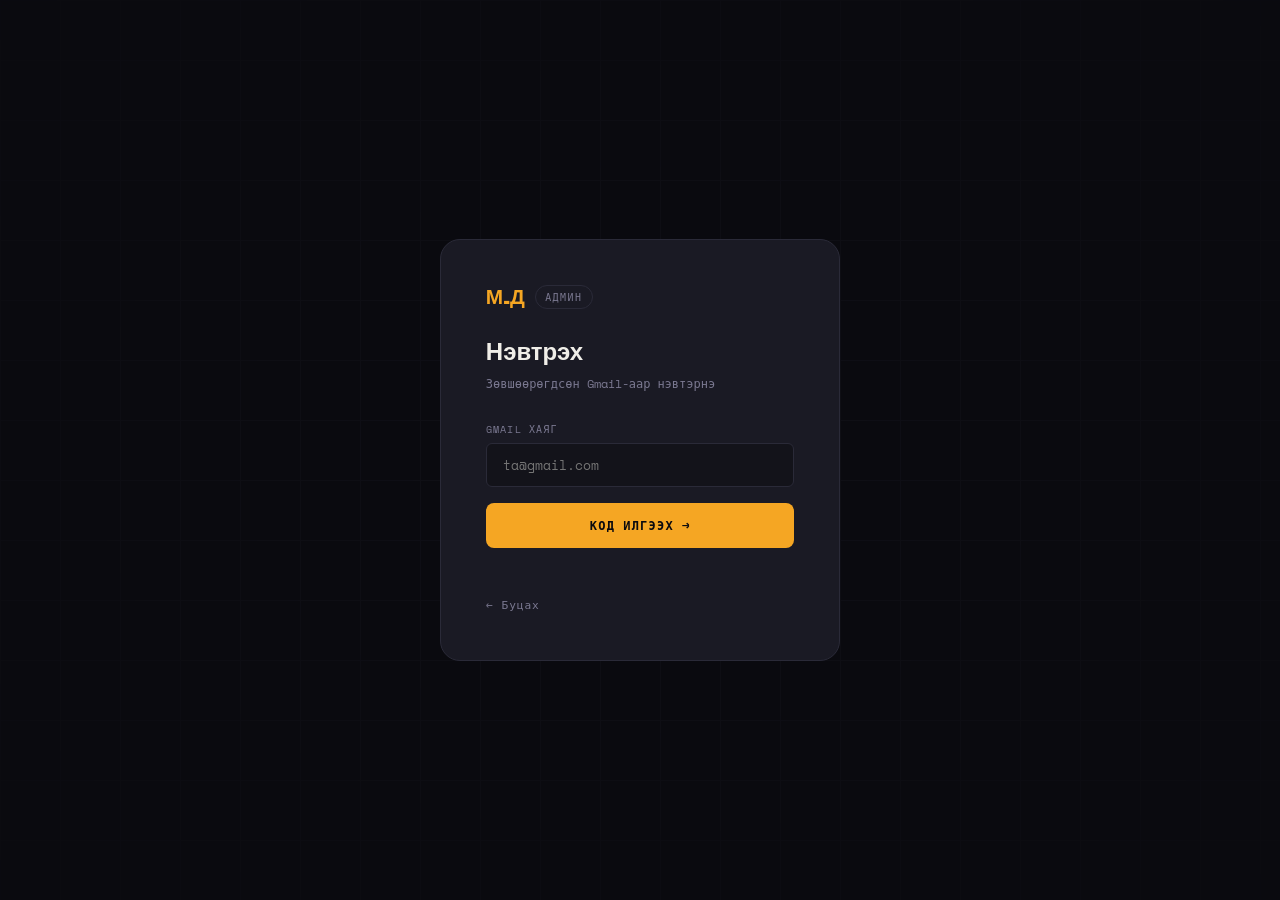
==== admin.html @ fd794f49 "sd" ====
<!DOCTYPE html>
<html lang="mn">
<head>
  <meta charset="UTF-8"/>
  <meta name="viewport" content="width=device-width, initial-scale=1.0"/>
  <title>Админ — Мөнхдөлгөөн</title>
  <link href="https://fonts.googleapis.com/css2?family=Syne:wght@400;700;800&family=Space+Mono:wght@400;700&display=swap" rel="stylesheet"/>
  <link rel="stylesheet" href="admin.css"/>
</head>
<body>

  <!-- ══ LOGIN SCREEN ══ -->
  <div id="loginScreen">
    <div class="login-box">
      <div class="login-logo">М.Д <span>Админ</span></div>

      <!-- Step 1: Gmail -->
      <div id="step1">
        <h2 class="login-title">Нэвтрэх</h2>
        <p class="login-sub">Зөвшөөрөгдсөн Gmail-аар нэвтэрнэ</p>
        <div class="form-group">
          <label class="form-label">Gmail хаяг</label>
          <input type="email" id="gmailInput" class="form-input" placeholder="ta@gmail.com"/>
        </div>
        <button class="btn-login" id="sendCodeBtn">Код илгээх →</button>
        <p class="login-error" id="gmailError"></p>
        <a href="index.html" class="back-link">← Буцах</a>
      </div>

      <!-- Step 2: Code -->
      <div id="step2" style="display:none">
        <h2 class="login-title">Код оруулах</h2>
        <p class="login-sub" id="codeSentMsg">Gmail-д 6 оронтой код илгээлээ</p>
        <div class="code-inputs" id="codeInputs">
          <input class="code-box" maxlength="1" type="text" inputmode="numeric"/>
          <input class="code-box" maxlength="1" type="text" inputmode="numeric"/>
          <input class="code-box" maxlength="1" type="text" inputmode="numeric"/>
          <input class="code-box" maxlength="1" type="text" inputmode="numeric"/>
          <input class="code-box" maxlength="1" type="text" inputmode="numeric"/>
          <input class="code-box" maxlength="1" type="text" inputmode="numeric"/>
        </div>
        <button class="btn-login" id="verifyCodeBtn" style="margin-top:1.5rem">Баталгаажуулах →</button>
        <p class="login-error" id="codeError"></p>
        <div style="margin-top:1rem;display:flex;justify-content:space-between">
          <button class="link-btn" id="resendBtn">Дахин илгээх</button>
          <button class="link-btn" id="backToStep1">← Буцах</button>
        </div>
      </div>

      <!-- Loading -->
      <div id="loginLoading" style="display:none;text-align:center;padding:2rem 0">
        <div class="spinner"></div>
        <p style="color:var(--muted);font-size:.78rem;margin-top:1rem">Шалгаж байна...</p>
      </div>
    </div>
  </div>

  <!-- ══ ADMIN PANEL ══ -->
  <div id="adminPanel" style="display:none">

    <aside class="sidebar">
      <div class="sidebar-logo">М.Д <span>Админ</span></div>
      <nav class="sidebar-nav">
        <a href="#" class="nav-item active" data-tab="dashboard"><span class="nav-icon">📊</span><span class="nav-text">Хяналтын самбар</span></a>
        <a href="#" class="nav-item" data-tab="visitors"><span class="nav-icon">👁</span><span class="nav-text">Үзэлтүүд</span></a>
        <a href="#" class="nav-item" data-tab="devices"><span class="nav-icon">📱</span><span class="nav-text">Төхөөрөмж</span></a>
        <a href="#" class="nav-item" data-tab="projects"><span class="nav-icon">🗂</span><span class="nav-text">Төслүүд</span></a>
        <a href="#" class="nav-item" data-tab="messages"><span class="nav-icon">✉️</span><span class="nav-text">Мессежүүд</span></a>
      </nav>
      <div class="sidebar-footer">
        <div class="admin-email-badge" id="adminEmailBadge"></div>
        <a href="index.html" class="sidebar-link">← Сайт руу буцах</a>
        <button class="btn-logout" id="logoutBtn">Гарах</button>
      </div>
    </aside>

    <main class="main-content">

      <!-- Dashboard -->
      <section id="tab-dashboard" class="tab active">
        <div class="page-header">
          <h1 class="page-title">Хяналтын самбар</h1>
          <p class="page-sub" id="dashGreet"></p>
        </div>
        <div class="stats-row" id="statsRow"></div>
        <div class="charts-grid">
          <div class="chart-card">
            <div class="chart-title">Сүүлийн 7 хоног (өдрөөр)</div>
            <div class="chart-wrap" id="dailyChart"></div>
          </div>
          <div class="chart-card">
            <div class="chart-title">Өнөөдөр цагаар</div>
            <div class="chart-wrap" id="hourlyChart"></div>
          </div>
        </div>
      </section>

      <!-- Visitors -->
      <section id="tab-visitors" class="tab">
        <div class="page-header">
          <h1 class="page-title">Үзэлтүүд</h1>
          <p class="page-sub">Сайтад орсон бүх зочдын бүртгэл (Firebase)</p>
        </div>
        <div class="table-card">
          <div class="table-header">
            <span>Огноо & Цаг</span>
            <span>Төхөөрөмж</span>
            <span>Browser</span>
          </div>
          <div id="visitorsList"><div class="empty-msg">Ачааллаж байна...</div></div>
        </div>
      </section>

      <!-- Devices -->
      <section id="tab-devices" class="tab">
        <div class="page-header">
          <h1 class="page-title">Төхөөрөмж</h1>
          <p class="page-sub">Ямар төхөөрөмжөөр орж үзсэн</p>
        </div>
        <div class="device-grid" id="deviceGrid"></div>
        <div class="chart-card" style="margin-top:2rem">
          <div class="chart-title">Төхөөрөмжийн харьцаа</div>
          <div id="deviceBars"></div>
        </div>
      </section>

      <!-- Projects -->
      <section id="tab-projects" class="tab">
        <div class="page-header">
          <h1 class="page-title">Төслүүд</h1>
          <p class="page-sub">Нэмэх, засах, устгах — Firebase-д хадгалагдана</p>
        </div>
        <button class="btn-add" id="openAddProject">+ Шинэ төсөл нэмэх</button>
        <div id="projectsList" style="margin-top:1.5rem">
          <div class="empty-msg">Ачааллаж байна...</div>
        </div>
      </section>

      <!-- Messages -->
      <section id="tab-messages" class="tab">
        <div class="page-header">
          <h1 class="page-title">Мессежүүд</h1>
          <p class="page-sub">Холбоо барих хэсгээс ирсэн мессежүүд</p>
        </div>
        <div id="messagesList"><div class="empty-msg">Ачааллаж байна...</div></div>
      </section>

    </main>
  </div>

  <!-- Add/Edit Project Modal -->
  <div id="projectFormModal" class="modal-overlay">
    <div class="modal-box">
      <button class="modal-close" id="closeProjectForm">✕</button>
      <h3 class="modal-title" id="projectFormTitle">Шинэ төсөл нэмэх</h3>
      <input type="hidden" id="editProjectId"/>
      <div class="form-group">
        <label class="form-label">Төслийн нэр</label>
        <input class="form-input" id="pTitle" placeholder="Жишээ: E-commerce сайт"/>
      </div>
      <div class="form-group">
        <label class="form-label">Тайлбар</label>
        <textarea class="form-input form-textarea" id="pDesc" rows="3" placeholder="Төслийн товч тайлбар..."></textarea>
      </div>
      <div class="form-row">
        <div class="form-group" style="flex:1">
          <label class="form-label">Emoji дүрс</label>
          <input class="form-input" id="pEmoji" placeholder="🚀" maxlength="2"/>
        </div>
        <div class="form-group" style="flex:1">
          <label class="form-label">Акцент өнгө</label>
          <input class="form-input" id="pColor" type="color" value="#f5a623" style="height:44px;padding:.3rem;cursor:pointer"/>
        </div>
        <div class="form-group" style="flex:1">
          <label class="form-label">Дараалал</label>
          <input class="form-input" id="pOrder" type="number" placeholder="0" min="0"/>
        </div>
      </div>
      <div class="form-group">
        <label class="form-label">Технологиуд (таслалаар)</label>
        <input class="form-input" id="pTags" placeholder="HTML, CSS, JavaScript"/>
      </div>
      <div class="form-group">
        <label class="form-label">Боломжууд (мөр тус бүрд)</label>
        <textarea class="form-input form-textarea" id="pFeatures" rows="3" placeholder="Хэрэглэгч бүртгэл&#10;Хайлт&#10;Мобайл дизайн"></textarea>
      </div>
      <div class="form-row">
        <div class="form-group" style="flex:1">
          <label class="form-label">Demo холбоос</label>
          <input class="form-input" id="pDemo" placeholder="https://"/>
        </div>
        <div class="form-group" style="flex:1">
          <label class="form-label">GitHub холбоос</label>
          <input class="form-input" id="pCode" placeholder="https://github.com/"/>
        </div>
      </div>
      <button class="btn-login" id="saveProjectBtn">Хадгалах →</button>
      <p class="form-save-msg" id="saveMsg"></p>
    </div>
  </div>

  <!-- Confirm delete -->
  <div id="confirmModal" class="modal-overlay">
    <div class="modal-box" style="max-width:360px;text-align:center">
      <div style="font-size:3rem;margin-bottom:1rem">🗑</div>
      <h3 class="modal-title" style="font-size:1.3rem">Устгах уу?</h3>
      <p style="color:var(--muted);font-size:.8rem;margin-bottom:1.5rem">Энэ үйлдлийг буцаах боломжгүй.</p>
      <div style="display:flex;gap:1rem">
        <button class="btn-login" id="confirmDelete" style="background:var(--accent2)">Тийм, устга</button>
        <button class="btn-login" id="cancelDelete" style="background:var(--border);color:var(--text)">Болих</button>
      </div>
    </div>
  </div>

  <script src="admin.js"></script>
</body>
</html>
---- admin.css ----
:root {
  --bg: #0a0a0f;
  --surface: #13131a;
  --card: #1a1a24;
  --accent: #f5a623;
  --accent2: #e05a5a;
  --accent3: #5ab4e0;
  --text: #f0eee8;
  --muted: #7a7890;
  --border: #2a2a38;
  --sidebar-w: 240px;
}
*, *::before, *::after { box-sizing: border-box; margin: 0; padding: 0; }
html { scroll-behavior: smooth; }
body { background: var(--bg); color: var(--text); font-family: 'Space Mono', monospace; min-height: 100vh; }
::-webkit-scrollbar { width: 4px; } ::-webkit-scrollbar-track { background: var(--bg); } ::-webkit-scrollbar-thumb { background: var(--border); border-radius: 2px; }
@keyframes fadeUp { from{opacity:0;transform:translateY(20px)} to{opacity:1;transform:translateY(0)} }

/* ── LOGIN ── */
#loginScreen { min-height: 100vh; display: flex; align-items: center; justify-content: center; position: relative; overflow: hidden; }
#loginScreen::before { content:''; position:absolute; inset:0; background-image:linear-gradient(var(--border) 1px,transparent 1px),linear-gradient(90deg,var(--border) 1px,transparent 1px); background-size:60px 60px; opacity:.2; mask-image:radial-gradient(ellipse 80% 80% at 50% 50%,black,transparent); }
.login-box { background: var(--card); border: 1px solid var(--border); border-radius: 20px; padding: 2.8rem; width: 90%; max-width: 400px; position: relative; z-index: 1; animation: fadeUp .5s ease forwards; }
.login-logo { font-family: 'Syne', sans-serif; font-weight: 800; font-size: 1.3rem; color: var(--accent); margin-bottom: 1.8rem; display: flex; align-items: center; gap: .6rem; }
.login-logo span { font-family: 'Space Mono', monospace; font-size: .62rem; color: var(--muted); letter-spacing: .15em; text-transform: uppercase; font-weight: 400; border: 1px solid var(--border); padding: .2rem .6rem; border-radius: 100px; }
.login-title { font-family: 'Syne', sans-serif; font-weight: 800; font-size: 1.5rem; margin-bottom: .4rem; }
.login-sub { font-size: .75rem; color: var(--muted); margin-bottom: 1.8rem; line-height: 1.6; }
.login-error { color: var(--accent2); font-size: .72rem; margin-top: .8rem; min-height: 1rem; }
.back-link { display: inline-block; margin-top: 1.2rem; font-size: .7rem; color: var(--muted); text-decoration: none; letter-spacing: .08em; transition: color .2s; }
.back-link:hover { color: var(--accent); }
.link-btn { background: none; border: none; color: var(--muted); font-family: 'Space Mono', monospace; font-size: .68rem; cursor: pointer; letter-spacing: .06em; transition: color .2s; text-decoration: underline; }
.link-btn:hover { color: var(--accent); }

/* Code input boxes */
.code-inputs { display: flex; gap: .6rem; justify-content: center; margin-top: .5rem; }
.code-box { width: 44px; height: 52px; text-align: center; font-family: 'Syne', sans-serif; font-size: 1.4rem; font-weight: 700; background: var(--surface); border: 1px solid var(--border); border-radius: 8px; color: var(--accent); outline: none; transition: border-color .2s; }
.code-box:focus { border-color: var(--accent); box-shadow: 0 0 0 2px rgba(245,166,35,.15); }

/* Spinner */
.spinner { width: 36px; height: 36px; border: 3px solid var(--border); border-top-color: var(--accent); border-radius: 50%; animation: spin .8s linear infinite; margin: 0 auto; }
@keyframes spin { to { transform: rotate(360deg); } }

/* Shared form */
.form-group { margin-bottom: 1rem; }
.form-label { font-size: .62rem; letter-spacing: .12em; text-transform: uppercase; color: var(--muted); display: block; margin-bottom: .4rem; }
.form-input, .form-textarea { width: 100%; background: var(--surface); border: 1px solid var(--border); border-radius: 6px; padding: .72rem 1rem; color: var(--text); font-family: 'Space Mono', monospace; font-size: .8rem; outline: none; transition: border-color .2s; }
.form-input:focus, .form-textarea:focus { border-color: var(--accent); }
.form-textarea { resize: vertical; }
.form-row { display: flex; gap: 1rem; }
.btn-login { width: 100%; background: var(--accent); color: #0a0a0f; border: none; border-radius: 8px; padding: .88rem; font-family: 'Space Mono', monospace; font-size: .75rem; font-weight: 700; letter-spacing: .1em; text-transform: uppercase; cursor: pointer; transition: background .2s, transform .2s; }
.btn-login:hover { background: #ffba44; transform: translateY(-1px); }
.btn-login:disabled { opacity: .5; cursor: not-allowed; transform: none; }
.form-save-msg { font-size: .72rem; color: var(--accent); margin-top: .8rem; min-height: 1rem; }

/* ── ADMIN LAYOUT ── */
#adminPanel { display: flex; min-height: 100vh; }
.sidebar { width: var(--sidebar-w); background: var(--surface); border-right: 1px solid var(--border); display: flex; flex-direction: column; position: fixed; top: 0; left: 0; bottom: 0; z-index: 100; }
.sidebar-logo { font-family: 'Syne', sans-serif; font-weight: 800; font-size: 1rem; color: var(--accent); padding: 1.8rem 1.5rem 1.2rem; border-bottom: 1px solid var(--border); display: flex; align-items: center; gap: .6rem; }
.sidebar-logo span { font-family: 'Space Mono', monospace; font-size: .58rem; color: var(--muted); letter-spacing: .15em; text-transform: uppercase; font-weight: 400; }
.sidebar-nav { flex: 1; padding: 1rem 0; overflow-y: auto; }
.nav-item { display: flex; align-items: center; gap: .8rem; padding: .75rem 1.5rem; font-size: .7rem; letter-spacing: .06em; color: var(--muted); text-decoration: none; text-transform: uppercase; transition: all .2s; border-left: 2px solid transparent; }
.nav-item:hover { color: var(--text); background: rgba(255,255,255,.03); }
.nav-item.active { color: var(--accent); border-left-color: var(--accent); background: rgba(245,166,35,.06); }
.nav-icon { font-size: 1rem; flex-shrink: 0; }
.sidebar-footer { padding: 1.2rem 1.5rem; border-top: 1px solid var(--border); display: flex; flex-direction: column; gap: .8rem; }
.admin-email-badge { font-size: .65rem; color: var(--muted); letter-spacing: .04em; word-break: break-all; }
.sidebar-link { font-size: .68rem; color: var(--muted); text-decoration: none; letter-spacing: .06em; transition: color .2s; }
.sidebar-link:hover { color: var(--accent); }
.btn-logout { background: none; border: 1px solid var(--border); color: var(--muted); border-radius: 6px; padding: .5rem; font-family: 'Space Mono', monospace; font-size: .68rem; letter-spacing: .06em; cursor: pointer; transition: all .2s; }
.btn-logout:hover { border-color: var(--accent2); color: var(--accent2); }

.main-content { margin-left: var(--sidebar-w); flex: 1; padding: 2.5rem; overflow-y: auto; }
.tab { display: none; animation: fadeUp .3s ease; }
.tab.active { display: block; }
.page-header { margin-bottom: 2rem; }
.page-title { font-family: 'Syne', sans-serif; font-weight: 800; font-size: 1.8rem; margin-bottom: .4rem; }
.page-sub { font-size: .74rem; color: var(--muted); }

/* Stats */
.stats-row { display: grid; grid-template-columns: repeat(auto-fit, minmax(170px, 1fr)); gap: 1.2rem; margin-bottom: 2rem; }
.stat-card { background: var(--card); border: 1px solid var(--border); border-radius: 10px; padding: 1.4rem 1.5rem; transition: border-color .3s; }
.stat-card:hover { border-color: var(--accent); }
.stat-icon { font-size: 1.4rem; margin-bottom: .6rem; }
.stat-value { font-family: 'Syne', sans-serif; font-size: 2rem; font-weight: 800; color: var(--accent); line-height: 1; }
.stat-label { font-size: .62rem; color: var(--muted); margin-top: .3rem; letter-spacing: .1em; text-transform: uppercase; }

/* Charts */
.charts-grid { display: grid; grid-template-columns: 1fr 1fr; gap: 1.5rem; }
.chart-card { background: var(--card); border: 1px solid var(--border); border-radius: 10px; padding: 1.5rem; }
.chart-title { font-size: .68rem; letter-spacing: .12em; text-transform: uppercase; color: var(--muted); margin-bottom: 1.2rem; }
.chart-wrap { display: flex; align-items: flex-end; gap: 5px; height: 120px; }
.bar-col { display: flex; flex-direction: column; align-items: center; gap: .3rem; flex: 1; min-width: 0; }
.bar-fill { width: 100%; background: var(--accent); border-radius: 3px 3px 0 0; min-height: 2px; }
.bar-fill.blue { background: var(--accent3); }
.bar-label { font-size: .48rem; color: var(--muted); text-align: center; white-space: nowrap; overflow: hidden; text-overflow: ellipsis; width: 100%; }
.bar-val { font-size: .52rem; color: var(--accent); }

/* Visitors */
.table-card { background: var(--card); border: 1px solid var(--border); border-radius: 10px; overflow: hidden; }
.table-header { display: grid; grid-template-columns: 2fr 1fr 1fr; gap: 1rem; padding: .85rem 1.2rem; background: var(--surface); font-size: .6rem; letter-spacing: .12em; text-transform: uppercase; color: var(--muted); border-bottom: 1px solid var(--border); }
.table-row { display: grid; grid-template-columns: 2fr 1fr 1fr; gap: 1rem; padding: .8rem 1.2rem; border-bottom: 1px solid var(--border); font-size: .72rem; align-items: center; transition: background .2s; }
.table-row:last-child { border-bottom: none; }
.table-row:hover { background: rgba(255,255,255,.02); }
.device-badge { display: inline-flex; align-items: center; gap: .3rem; padding: .2rem .6rem; border-radius: 100px; font-size: .6rem; }
.badge-desktop { background: rgba(91,180,224,.15); color: var(--accent3); }
.badge-mobile  { background: rgba(245,166,35,.15); color: var(--accent); }
.badge-tablet  { background: rgba(80,200,120,.15); color: #50c878; }
.time-cell { color: var(--muted); font-size: .66rem; }
.empty-msg { padding: 3rem; text-align: center; color: var(--muted); font-size: .8rem; }

/* Devices */
.device-grid { display: grid; grid-template-columns: repeat(3,1fr); gap: 1.2rem; }
.device-card { background: var(--card); border: 1px solid var(--border); border-radius: 10px; padding: 1.5rem; text-align: center; transition: border-color .3s; }
.device-card:hover { border-color: var(--accent); }
.device-emoji { font-size: 2.5rem; margin-bottom: .8rem; }
.device-count { font-family: 'Syne', sans-serif; font-size: 2rem; font-weight: 800; color: var(--accent); }
.device-name  { font-size: .68rem; color: var(--muted); letter-spacing: .1em; text-transform: uppercase; margin-top: .3rem; }
.device-pct   { font-size: .65rem; color: var(--muted); margin-top: .2rem; }
.device-bar-row { display: flex; align-items: center; gap: 1rem; margin-bottom: 1rem; }
.device-bar-label { font-size: .72rem; color: var(--text); min-width: 72px; }
.device-bar-track { flex: 1; height: 8px; background: var(--surface); border-radius: 100px; overflow: hidden; }
.device-bar-fill  { height: 100%; border-radius: 100px; transition: width .7s ease; }
.device-bar-num   { font-size: .7rem; color: var(--muted); min-width: 28px; text-align: right; }

/* Projects admin */
.btn-add { display: inline-flex; align-items: center; gap: .5rem; background: var(--accent); color: #0a0a0f; border: none; border-radius: 6px; padding: .75rem 1.4rem; font-family: 'Space Mono', monospace; font-size: .73rem; font-weight: 700; letter-spacing: .08em; cursor: pointer; transition: background .2s, transform .2s; }
.btn-add:hover { background: #ffba44; transform: translateY(-1px); }
.proj-admin-card { background: var(--card); border: 1px solid var(--border); border-radius: 10px; padding: 1.4rem; display: flex; align-items: center; gap: 1.2rem; margin-bottom: 1rem; transition: border-color .25s; }
.proj-admin-card:hover { border-color: var(--border); }
.proj-admin-emoji { font-size: 2.4rem; flex-shrink: 0; }
.proj-admin-info  { flex: 1; min-width: 0; }
.proj-admin-title { font-family: 'Syne', sans-serif; font-weight: 700; font-size: .98rem; margin-bottom: .3rem; display: flex; align-items: center; gap: .6rem; flex-wrap: wrap; }
.proj-admin-desc  { font-size: .72rem; color: var(--muted); line-height: 1.7; white-space: nowrap; overflow: hidden; text-overflow: ellipsis; }
.proj-admin-tags  { display: flex; flex-wrap: wrap; gap: .4rem; margin-top: .6rem; }
.proj-admin-tag   { font-size: .58rem; padding: .2rem .5rem; background: rgba(245,166,35,.1); color: var(--accent); border-radius: 3px; }
.proj-admin-actions { display: flex; gap: .6rem; flex-shrink: 0; }
.btn-edit { background: none; border: 1px solid var(--border); color: var(--text); border-radius: 5px; padding: .42rem .85rem; font-family: 'Space Mono', monospace; font-size: .62rem; cursor: pointer; transition: all .2s; }
.btn-edit:hover { border-color: var(--accent); color: var(--accent); }
.btn-del  { background: none; border: 1px solid var(--border); color: var(--muted); border-radius: 5px; padding: .42rem .85rem; font-family: 'Space Mono', monospace; font-size: .62rem; cursor: pointer; transition: all .2s; }
.btn-del:hover  { border-color: var(--accent2); color: var(--accent2); }

/* Messages */
.msg-card { background: var(--card); border: 1px solid var(--border); border-radius: 10px; padding: 1.4rem; margin-bottom: 1rem; transition: border-color .25s; }
.msg-card:hover { border-color: var(--accent); }
.msg-header { display: flex; justify-content: space-between; align-items: center; margin-bottom: .7rem; flex-wrap: wrap; gap: .4rem; }
.msg-name  { font-family: 'Syne', sans-serif; font-weight: 700; font-size: .95rem; }
.msg-email { font-size: .68rem; color: var(--accent); }
.msg-time  { font-size: .62rem; color: var(--muted); }
.msg-body  { font-size: .78rem; color: var(--muted); line-height: 1.8; }

/* Modal */
.modal-overlay { display: none; position: fixed; inset: 0; z-index: 2000; background: rgba(10,10,15,.92); backdrop-filter: blur(8px); align-items: center; justify-content: center; padding: 1rem; }
.modal-box { background: var(--card); border: 1px solid var(--border); border-radius: 16px; padding: 2.2rem; width: 90%; max-width: 520px; position: relative; animation: fadeUp .3s ease forwards; max-height: 90vh; overflow-y: auto; }
.modal-close { position: absolute; top: 1.2rem; right: 1.2rem; background: none; border: none; color: var(--muted); font-size: 1.4rem; cursor: pointer; line-height: 1; transition: color .2s; }
.modal-close:hover { color: var(--accent); }
.modal-title { font-family: 'Syne', sans-serif; font-size: 1.4rem; font-weight: 800; margin-bottom: 1.5rem; }

/* Responsive */
@media(max-width:900px) {
  :root { --sidebar-w: 64px; }
  .sidebar-logo span, .nav-text, .sidebar-footer { display: none; }
  .sidebar-logo { justify-content: center; padding: 1.2rem .5rem; }
  .nav-item { justify-content: center; padding: .85rem; border-left: none; border-bottom: 2px solid transparent; }
  .nav-item.active { border-left: none; border-bottom-color: var(--accent); }
  .nav-icon { font-size: 1.3rem; }
  .main-content { padding: 1.5rem; }
  .charts-grid { grid-template-columns: 1fr; }
  .device-grid  { grid-template-columns: 1fr 1fr; }
}
@media(max-width:600px) {
  .stats-row { grid-template-columns: 1fr 1fr; }
  .table-header span:last-child, .table-row span:last-child { display: none; }
  .table-header, .table-row { grid-template-columns: 2fr 1fr; }
  .proj-admin-card { flex-direction: column; align-items: flex-start; }
  .form-row { flex-direction: column; }
}
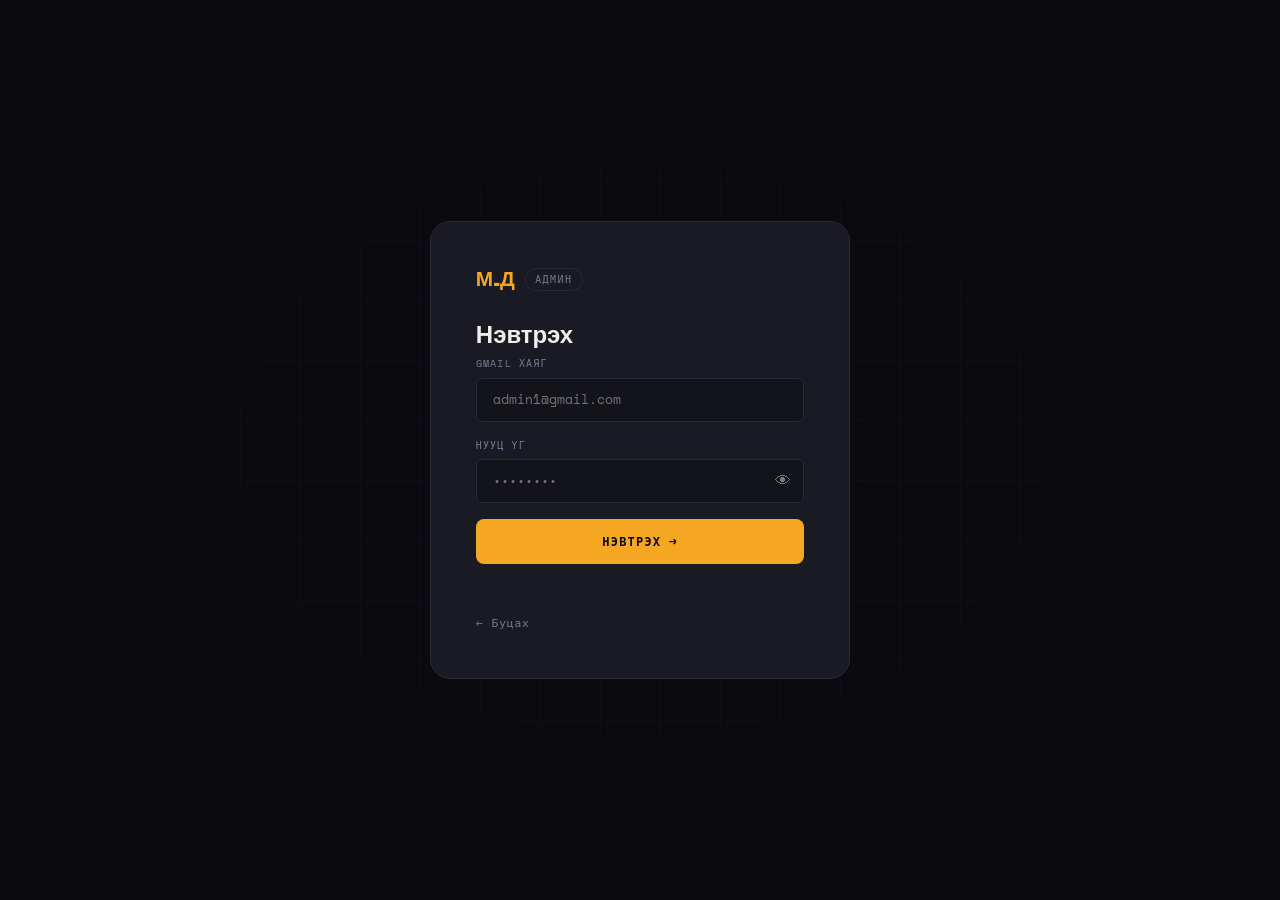
==== commit 2693d1cf: "update" ====
--- a/admin.html
+++ b/admin.html
@@ -9,53 +9,31 @@
 </head>
 <body>
 
-  <!-- ══ LOGIN SCREEN ══ -->
+  <!-- ══ НЭВТРЭХ ══ -->
   <div id="loginScreen">
     <div class="login-box">
       <div class="login-logo">М.Д <span>Админ</span></div>
-
-      <!-- Step 1: Gmail -->
-      <div id="step1">
-        <h2 class="login-title">Нэвтрэх</h2>
-        <p class="login-sub">Зөвшөөрөгдсөн Gmail-аар нэвтэрнэ</p>
-        <div class="form-group">
-          <label class="form-label">Gmail хаяг</label>
-          <input type="email" id="gmailInput" class="form-input" placeholder="ta@gmail.com"/>
-        </div>
-        <button class="btn-login" id="sendCodeBtn">Код илгээх →</button>
-        <p class="login-error" id="gmailError"></p>
-        <a href="index.html" class="back-link">← Буцах</a>
-      </div>
-
-      <!-- Step 2: Code -->
-      <div id="step2" style="display:none">
-        <h2 class="login-title">Код оруулах</h2>
-        <p class="login-sub" id="codeSentMsg">Gmail-д 6 оронтой код илгээлээ</p>
-        <div class="code-inputs" id="codeInputs">
-          <input class="code-box" maxlength="1" type="text" inputmode="numeric"/>
-          <input class="code-box" maxlength="1" type="text" inputmode="numeric"/>
-          <input class="code-box" maxlength="1" type="text" inputmode="numeric"/>
-          <input class="code-box" maxlength="1" type="text" inputmode="numeric"/>
-          <input class="code-box" maxlength="1" type="text" inputmode="numeric"/>
-          <input class="code-box" maxlength="1" type="text" inputmode="numeric"/>
-        </div>
-        <button class="btn-login" id="verifyCodeBtn" style="margin-top:1.5rem">Баталгаажуулах →</button>
-        <p class="login-error" id="codeError"></p>
-        <div style="margin-top:1rem;display:flex;justify-content:space-between">
-          <button class="link-btn" id="resendBtn">Дахин илгээх</button>
-          <button class="link-btn" id="backToStep1">← Буцах</button>
-        </div>
-      </div>
-
-      <!-- Loading -->
-      <div id="loginLoading" style="display:none;text-align:center;padding:2rem 0">
-        <div class="spinner"></div>
-        <p style="color:var(--muted);font-size:.78rem;margin-top:1rem">Шалгаж байна...</p>
-      </div>
+      <h2 class="login-title">Нэвтрэх</h2>
+
+      <div class="form-group">
+        <label class="form-label">Gmail хаяг</label>
+        <input type="email" id="emailInput" class="form-input" placeholder="admin1@gmail.com"/>
+      </div>
+      <div class="form-group">
+        <label class="form-label">Нууц үг</label>
+        <div style="position:relative">
+          <input type="password" id="passInput" class="form-input" placeholder="••••••••" style="padding-right:3rem"/>
+          <button id="togglePass" style="position:absolute;right:.8rem;top:50%;transform:translateY(-50%);background:none;border:none;color:var(--muted);cursor:pointer;font-size:1rem;line-height:1">👁</button>
+        </div>
+      </div>
+
+      <button class="btn-login" id="loginBtn">Нэвтрэх →</button>
+      <p class="login-error" id="loginError"></p>
+      <a href="index.html" class="back-link">← Буцах</a>
     </div>
   </div>
 
-  <!-- ══ ADMIN PANEL ══ -->
+  <!-- ══ АДМИН ХЭСЭГ ══ -->
   <div id="adminPanel" style="display:none">
 
     <aside class="sidebar">
@@ -85,7 +63,7 @@
         <div class="stats-row" id="statsRow"></div>
         <div class="charts-grid">
           <div class="chart-card">
-            <div class="chart-title">Сүүлийн 7 хоног (өдрөөр)</div>
+            <div class="chart-title">Сүүлийн 7 хоног</div>
             <div class="chart-wrap" id="dailyChart"></div>
           </div>
           <div class="chart-card">
@@ -99,7 +77,7 @@
       <section id="tab-visitors" class="tab">
         <div class="page-header">
           <h1 class="page-title">Үзэлтүүд</h1>
-          <p class="page-sub">Сайтад орсон бүх зочдын бүртгэл (Firebase)</p>
+          <p class="page-sub">Сайтад орсон бүх зочдын бүртгэл</p>
         </div>
         <div class="table-card">
           <div class="table-header">
@@ -109,6 +87,7 @@
           </div>
           <div id="visitorsList"><div class="empty-msg">Ачааллаж байна...</div></div>
         </div>
+        <button class="btn-danger" id="clearVisits" style="margin-top:1.2rem">🗑 Бүртгэл цэвэрлэх</button>
       </section>
 
       <!-- Devices -->
@@ -128,12 +107,10 @@
       <section id="tab-projects" class="tab">
         <div class="page-header">
           <h1 class="page-title">Төслүүд</h1>
-          <p class="page-sub">Нэмэх, засах, устгах — Firebase-д хадгалагдана</p>
+          <p class="page-sub">Нэмэх, засах, устгах</p>
         </div>
         <button class="btn-add" id="openAddProject">+ Шинэ төсөл нэмэх</button>
-        <div id="projectsList" style="margin-top:1.5rem">
-          <div class="empty-msg">Ачааллаж байна...</div>
-        </div>
+        <div id="projectsList" style="margin-top:1.5rem"></div>
       </section>
 
       <!-- Messages -->
@@ -142,13 +119,13 @@
           <h1 class="page-title">Мессежүүд</h1>
           <p class="page-sub">Холбоо барих хэсгээс ирсэн мессежүүд</p>
         </div>
-        <div id="messagesList"><div class="empty-msg">Ачааллаж байна...</div></div>
+        <div id="messagesList"></div>
       </section>
 
     </main>
   </div>
 
-  <!-- Add/Edit Project Modal -->
+  <!-- Project Form Modal -->
   <div id="projectFormModal" class="modal-overlay">
     <div class="modal-box">
       <button class="modal-close" id="closeProjectForm">✕</button>
@@ -164,11 +141,11 @@
       </div>
       <div class="form-row">
         <div class="form-group" style="flex:1">
-          <label class="form-label">Emoji дүрс</label>
+          <label class="form-label">Emoji</label>
           <input class="form-input" id="pEmoji" placeholder="🚀" maxlength="2"/>
         </div>
         <div class="form-group" style="flex:1">
-          <label class="form-label">Акцент өнгө</label>
+          <label class="form-label">Өнгө</label>
           <input class="form-input" id="pColor" type="color" value="#f5a623" style="height:44px;padding:.3rem;cursor:pointer"/>
         </div>
         <div class="form-group" style="flex:1">
@@ -194,6 +171,22 @@
           <input class="form-input" id="pCode" placeholder="https://github.com/"/>
         </div>
       </div>
+
+      <!-- Image upload -->
+      <div class="form-group">
+        <label class="form-label">Төслийн зурагнууд (хамгийн ихдээ 5)</label>
+        <div class="img-upload-area" id="imgUploadArea">
+          <div class="img-upload-placeholder" id="imgPlaceholder">
+            <div style="font-size:2rem;margin-bottom:.5rem">📷</div>
+            <div style="font-size:.72rem;color:var(--muted)">Зурагнуудаа энд чирж тавих эсвэл товчийг дарна уу</div>
+          </div>
+          <input type="file" id="imgFileInput" accept="image/*" multiple style="display:none"/>
+          <button type="button" class="btn-upload" onclick="document.getElementById('imgFileInput').click()">+ Зураг нэмэх</button>
+        </div>
+        <div class="img-preview-row" id="imgPreviewRow"></div>
+        <input type="hidden" id="pImages" value="[]"/>
+      </div>
+
       <button class="btn-login" id="saveProjectBtn">Хадгалах →</button>
       <p class="form-save-msg" id="saveMsg"></p>
     </div>
--- a/admin.css
+++ b/admin.css
@@ -1,175 +1,166 @@
-:root {
-  --bg: #0a0a0f;
-  --surface: #13131a;
-  --card: #1a1a24;
-  --accent: #f5a623;
-  --accent2: #e05a5a;
-  --accent3: #5ab4e0;
-  --text: #f0eee8;
-  --muted: #7a7890;
-  --border: #2a2a38;
-  --sidebar-w: 240px;
-}
-*, *::before, *::after { box-sizing: border-box; margin: 0; padding: 0; }
-html { scroll-behavior: smooth; }
-body { background: var(--bg); color: var(--text); font-family: 'Space Mono', monospace; min-height: 100vh; }
-::-webkit-scrollbar { width: 4px; } ::-webkit-scrollbar-track { background: var(--bg); } ::-webkit-scrollbar-thumb { background: var(--border); border-radius: 2px; }
-@keyframes fadeUp { from{opacity:0;transform:translateY(20px)} to{opacity:1;transform:translateY(0)} }
+:root{--bg:#0a0a0f;--surface:#13131a;--card:#1a1a24;--accent:#f5a623;--accent2:#e05a5a;--accent3:#5ab4e0;--text:#f0eee8;--muted:#7a7890;--border:#2a2a38;--sidebar-w:240px;}
+*,*::before,*::after{box-sizing:border-box;margin:0;padding:0;}
+body{background:var(--bg);color:var(--text);font-family:'Space Mono',monospace;min-height:100vh;}
+::-webkit-scrollbar{width:4px}::-webkit-scrollbar-track{background:var(--bg)}::-webkit-scrollbar-thumb{background:var(--border);border-radius:2px}
+@keyframes fadeUp{from{opacity:0;transform:translateY(20px)}to{opacity:1;transform:translateY(0)}}
 
-/* ── LOGIN ── */
-#loginScreen { min-height: 100vh; display: flex; align-items: center; justify-content: center; position: relative; overflow: hidden; }
-#loginScreen::before { content:''; position:absolute; inset:0; background-image:linear-gradient(var(--border) 1px,transparent 1px),linear-gradient(90deg,var(--border) 1px,transparent 1px); background-size:60px 60px; opacity:.2; mask-image:radial-gradient(ellipse 80% 80% at 50% 50%,black,transparent); }
-.login-box { background: var(--card); border: 1px solid var(--border); border-radius: 20px; padding: 2.8rem; width: 90%; max-width: 400px; position: relative; z-index: 1; animation: fadeUp .5s ease forwards; }
-.login-logo { font-family: 'Syne', sans-serif; font-weight: 800; font-size: 1.3rem; color: var(--accent); margin-bottom: 1.8rem; display: flex; align-items: center; gap: .6rem; }
-.login-logo span { font-family: 'Space Mono', monospace; font-size: .62rem; color: var(--muted); letter-spacing: .15em; text-transform: uppercase; font-weight: 400; border: 1px solid var(--border); padding: .2rem .6rem; border-radius: 100px; }
-.login-title { font-family: 'Syne', sans-serif; font-weight: 800; font-size: 1.5rem; margin-bottom: .4rem; }
-.login-sub { font-size: .75rem; color: var(--muted); margin-bottom: 1.8rem; line-height: 1.6; }
-.login-error { color: var(--accent2); font-size: .72rem; margin-top: .8rem; min-height: 1rem; }
-.back-link { display: inline-block; margin-top: 1.2rem; font-size: .7rem; color: var(--muted); text-decoration: none; letter-spacing: .08em; transition: color .2s; }
-.back-link:hover { color: var(--accent); }
-.link-btn { background: none; border: none; color: var(--muted); font-family: 'Space Mono', monospace; font-size: .68rem; cursor: pointer; letter-spacing: .06em; transition: color .2s; text-decoration: underline; }
-.link-btn:hover { color: var(--accent); }
+/* LOGIN */
+#loginScreen{min-height:100vh;display:flex;align-items:center;justify-content:center;position:relative;overflow:hidden;}
+#loginScreen::before{content:'';position:absolute;inset:0;background-image:linear-gradient(var(--border) 1px,transparent 1px),linear-gradient(90deg,var(--border) 1px,transparent 1px);background-size:60px 60px;opacity:.2;mask-image:radial-gradient(ellipse 80% 80% at 50% 50%,black,transparent);}
+.login-box{background:var(--card);border:1px solid var(--border);border-radius:20px;padding:2.8rem;width:90%;max-width:420px;position:relative;z-index:1;animation:fadeUp .5s ease forwards;}
+.login-logo{font-family:'Syne',sans-serif;font-weight:800;font-size:1.3rem;color:var(--accent);margin-bottom:1.8rem;display:flex;align-items:center;gap:.6rem;}
+.login-logo span{font-family:'Space Mono',monospace;font-size:.62rem;color:var(--muted);letter-spacing:.15em;text-transform:uppercase;font-weight:400;border:1px solid var(--border);padding:.2rem .6rem;border-radius:100px;}
+.login-title{font-family:'Syne',sans-serif;font-weight:800;font-size:1.5rem;margin-bottom:.4rem;}
+.login-sub{font-size:.75rem;color:var(--muted);margin-bottom:1.8rem;line-height:1.6;}
+.login-error{color:var(--accent2);font-size:.72rem;margin-top:.8rem;min-height:1.1rem;}
+.back-link{display:inline-block;margin-top:1.2rem;font-size:.7rem;color:var(--muted);text-decoration:none;letter-spacing:.08em;transition:color .2s;}
+.back-link:hover{color:var(--accent);}
 
-/* Code input boxes */
-.code-inputs { display: flex; gap: .6rem; justify-content: center; margin-top: .5rem; }
-.code-box { width: 44px; height: 52px; text-align: center; font-family: 'Syne', sans-serif; font-size: 1.4rem; font-weight: 700; background: var(--surface); border: 1px solid var(--border); border-radius: 8px; color: var(--accent); outline: none; transition: border-color .2s; }
-.code-box:focus { border-color: var(--accent); box-shadow: 0 0 0 2px rgba(245,166,35,.15); }
+/* Form */
+.form-group{margin-bottom:1rem;}
+.form-label{font-size:.62rem;letter-spacing:.12em;text-transform:uppercase;color:var(--muted);display:block;margin-bottom:.4rem;}
+.form-input,.form-textarea{width:100%;background:var(--surface);border:1px solid var(--border);border-radius:6px;padding:.72rem 1rem;color:var(--text);font-family:'Space Mono',monospace;font-size:.8rem;outline:none;transition:border-color .2s;}
+.form-input:focus,.form-textarea:focus{border-color:var(--accent);}
+.form-textarea{resize:vertical;}
+.form-row{display:flex;gap:1rem;}
+.btn-login{width:100%;background:var(--accent);color:#0a0a0f;border:none;border-radius:8px;padding:.88rem;font-family:'Space Mono',monospace;font-size:.75rem;font-weight:700;letter-spacing:.1em;text-transform:uppercase;cursor:pointer;transition:background .2s,transform .2s;}
+.btn-login:hover{background:#ffba44;transform:translateY(-1px);}
+.btn-login:disabled{opacity:.5;cursor:not-allowed;transform:none;}
+.form-save-msg{font-size:.72rem;color:var(--accent);margin-top:.8rem;min-height:1rem;}
 
-/* Spinner */
-.spinner { width: 36px; height: 36px; border: 3px solid var(--border); border-top-color: var(--accent); border-radius: 50%; animation: spin .8s linear infinite; margin: 0 auto; }
-@keyframes spin { to { transform: rotate(360deg); } }
+/* LAYOUT */
+#adminPanel{display:flex;min-height:100vh;}
+.sidebar{width:var(--sidebar-w);background:var(--surface);border-right:1px solid var(--border);display:flex;flex-direction:column;position:fixed;top:0;left:0;bottom:0;z-index:100;}
+.sidebar-logo{font-family:'Syne',sans-serif;font-weight:800;font-size:1rem;color:var(--accent);padding:1.8rem 1.5rem 1.2rem;border-bottom:1px solid var(--border);display:flex;align-items:center;gap:.6rem;}
+.sidebar-logo span{font-family:'Space Mono',monospace;font-size:.58rem;color:var(--muted);letter-spacing:.15em;text-transform:uppercase;font-weight:400;}
+.sidebar-nav{flex:1;padding:1rem 0;overflow-y:auto;}
+.nav-item{display:flex;align-items:center;gap:.8rem;padding:.75rem 1.5rem;font-size:.7rem;letter-spacing:.06em;color:var(--muted);text-decoration:none;text-transform:uppercase;transition:all .2s;border-left:2px solid transparent;}
+.nav-item:hover{color:var(--text);background:rgba(255,255,255,.03);}
+.nav-item.active{color:var(--accent);border-left-color:var(--accent);background:rgba(245,166,35,.06);}
+.nav-icon{font-size:1rem;flex-shrink:0;}
+.sidebar-footer{padding:1.2rem 1.5rem;border-top:1px solid var(--border);display:flex;flex-direction:column;gap:.8rem;}
+.admin-email-badge{font-size:.65rem;color:var(--muted);word-break:break-all;}
+.sidebar-link{font-size:.68rem;color:var(--muted);text-decoration:none;letter-spacing:.06em;transition:color .2s;}
+.sidebar-link:hover{color:var(--accent);}
+.btn-logout{background:none;border:1px solid var(--border);color:var(--muted);border-radius:6px;padding:.5rem;font-family:'Space Mono',monospace;font-size:.68rem;cursor:pointer;transition:all .2s;}
+.btn-logout:hover{border-color:var(--accent2);color:var(--accent2);}
 
-/* Shared form */
-.form-group { margin-bottom: 1rem; }
-.form-label { font-size: .62rem; letter-spacing: .12em; text-transform: uppercase; color: var(--muted); display: block; margin-bottom: .4rem; }
-.form-input, .form-textarea { width: 100%; background: var(--surface); border: 1px solid var(--border); border-radius: 6px; padding: .72rem 1rem; color: var(--text); font-family: 'Space Mono', monospace; font-size: .8rem; outline: none; transition: border-color .2s; }
-.form-input:focus, .form-textarea:focus { border-color: var(--accent); }
-.form-textarea { resize: vertical; }
-.form-row { display: flex; gap: 1rem; }
-.btn-login { width: 100%; background: var(--accent); color: #0a0a0f; border: none; border-radius: 8px; padding: .88rem; font-family: 'Space Mono', monospace; font-size: .75rem; font-weight: 700; letter-spacing: .1em; text-transform: uppercase; cursor: pointer; transition: background .2s, transform .2s; }
-.btn-login:hover { background: #ffba44; transform: translateY(-1px); }
-.btn-login:disabled { opacity: .5; cursor: not-allowed; transform: none; }
-.form-save-msg { font-size: .72rem; color: var(--accent); margin-top: .8rem; min-height: 1rem; }
-
-/* ── ADMIN LAYOUT ── */
-#adminPanel { display: flex; min-height: 100vh; }
-.sidebar { width: var(--sidebar-w); background: var(--surface); border-right: 1px solid var(--border); display: flex; flex-direction: column; position: fixed; top: 0; left: 0; bottom: 0; z-index: 100; }
-.sidebar-logo { font-family: 'Syne', sans-serif; font-weight: 800; font-size: 1rem; color: var(--accent); padding: 1.8rem 1.5rem 1.2rem; border-bottom: 1px solid var(--border); display: flex; align-items: center; gap: .6rem; }
-.sidebar-logo span { font-family: 'Space Mono', monospace; font-size: .58rem; color: var(--muted); letter-spacing: .15em; text-transform: uppercase; font-weight: 400; }
-.sidebar-nav { flex: 1; padding: 1rem 0; overflow-y: auto; }
-.nav-item { display: flex; align-items: center; gap: .8rem; padding: .75rem 1.5rem; font-size: .7rem; letter-spacing: .06em; color: var(--muted); text-decoration: none; text-transform: uppercase; transition: all .2s; border-left: 2px solid transparent; }
-.nav-item:hover { color: var(--text); background: rgba(255,255,255,.03); }
-.nav-item.active { color: var(--accent); border-left-color: var(--accent); background: rgba(245,166,35,.06); }
-.nav-icon { font-size: 1rem; flex-shrink: 0; }
-.sidebar-footer { padding: 1.2rem 1.5rem; border-top: 1px solid var(--border); display: flex; flex-direction: column; gap: .8rem; }
-.admin-email-badge { font-size: .65rem; color: var(--muted); letter-spacing: .04em; word-break: break-all; }
-.sidebar-link { font-size: .68rem; color: var(--muted); text-decoration: none; letter-spacing: .06em; transition: color .2s; }
-.sidebar-link:hover { color: var(--accent); }
-.btn-logout { background: none; border: 1px solid var(--border); color: var(--muted); border-radius: 6px; padding: .5rem; font-family: 'Space Mono', monospace; font-size: .68rem; letter-spacing: .06em; cursor: pointer; transition: all .2s; }
-.btn-logout:hover { border-color: var(--accent2); color: var(--accent2); }
-
-.main-content { margin-left: var(--sidebar-w); flex: 1; padding: 2.5rem; overflow-y: auto; }
-.tab { display: none; animation: fadeUp .3s ease; }
-.tab.active { display: block; }
-.page-header { margin-bottom: 2rem; }
-.page-title { font-family: 'Syne', sans-serif; font-weight: 800; font-size: 1.8rem; margin-bottom: .4rem; }
-.page-sub { font-size: .74rem; color: var(--muted); }
+.main-content{margin-left:var(--sidebar-w);flex:1;padding:2.5rem;overflow-y:auto;}
+.tab{display:none;animation:fadeUp .3s ease;}
+.tab.active{display:block;}
+.page-header{margin-bottom:2rem;}
+.page-title{font-family:'Syne',sans-serif;font-weight:800;font-size:1.8rem;margin-bottom:.4rem;}
+.page-sub{font-size:.74rem;color:var(--muted);}
 
 /* Stats */
-.stats-row { display: grid; grid-template-columns: repeat(auto-fit, minmax(170px, 1fr)); gap: 1.2rem; margin-bottom: 2rem; }
-.stat-card { background: var(--card); border: 1px solid var(--border); border-radius: 10px; padding: 1.4rem 1.5rem; transition: border-color .3s; }
-.stat-card:hover { border-color: var(--accent); }
-.stat-icon { font-size: 1.4rem; margin-bottom: .6rem; }
-.stat-value { font-family: 'Syne', sans-serif; font-size: 2rem; font-weight: 800; color: var(--accent); line-height: 1; }
-.stat-label { font-size: .62rem; color: var(--muted); margin-top: .3rem; letter-spacing: .1em; text-transform: uppercase; }
+.stats-row{display:grid;grid-template-columns:repeat(auto-fit,minmax(155px,1fr));gap:1.2rem;margin-bottom:2rem;}
+.stat-card{background:var(--card);border:1px solid var(--border);border-radius:10px;padding:1.4rem 1.5rem;transition:border-color .3s;}
+.stat-card:hover{border-color:var(--accent);}
+.stat-icon{font-size:1.4rem;margin-bottom:.6rem;}
+.stat-value{font-family:'Syne',sans-serif;font-size:2rem;font-weight:800;color:var(--accent);line-height:1;}
+.stat-label{font-size:.62rem;color:var(--muted);margin-top:.3rem;letter-spacing:.1em;text-transform:uppercase;}
 
 /* Charts */
-.charts-grid { display: grid; grid-template-columns: 1fr 1fr; gap: 1.5rem; }
-.chart-card { background: var(--card); border: 1px solid var(--border); border-radius: 10px; padding: 1.5rem; }
-.chart-title { font-size: .68rem; letter-spacing: .12em; text-transform: uppercase; color: var(--muted); margin-bottom: 1.2rem; }
-.chart-wrap { display: flex; align-items: flex-end; gap: 5px; height: 120px; }
-.bar-col { display: flex; flex-direction: column; align-items: center; gap: .3rem; flex: 1; min-width: 0; }
-.bar-fill { width: 100%; background: var(--accent); border-radius: 3px 3px 0 0; min-height: 2px; }
-.bar-fill.blue { background: var(--accent3); }
-.bar-label { font-size: .48rem; color: var(--muted); text-align: center; white-space: nowrap; overflow: hidden; text-overflow: ellipsis; width: 100%; }
-.bar-val { font-size: .52rem; color: var(--accent); }
+.charts-grid{display:grid;grid-template-columns:1fr 1fr;gap:1.5rem;}
+.chart-card{background:var(--card);border:1px solid var(--border);border-radius:10px;padding:1.5rem;}
+.chart-title{font-size:.68rem;letter-spacing:.12em;text-transform:uppercase;color:var(--muted);margin-bottom:1.2rem;}
+.chart-wrap{display:flex;align-items:flex-end;gap:5px;height:120px;}
+.bar-col{display:flex;flex-direction:column;align-items:center;gap:.3rem;flex:1;min-width:0;}
+.bar-fill{width:100%;background:var(--accent);border-radius:3px 3px 0 0;min-height:2px;}
+.bar-fill.blue{background:var(--accent3);}
+.bar-label{font-size:.48rem;color:var(--muted);text-align:center;white-space:nowrap;overflow:hidden;text-overflow:ellipsis;width:100%;}
+.bar-val{font-size:.52rem;color:var(--accent);}
 
 /* Visitors */
-.table-card { background: var(--card); border: 1px solid var(--border); border-radius: 10px; overflow: hidden; }
-.table-header { display: grid; grid-template-columns: 2fr 1fr 1fr; gap: 1rem; padding: .85rem 1.2rem; background: var(--surface); font-size: .6rem; letter-spacing: .12em; text-transform: uppercase; color: var(--muted); border-bottom: 1px solid var(--border); }
-.table-row { display: grid; grid-template-columns: 2fr 1fr 1fr; gap: 1rem; padding: .8rem 1.2rem; border-bottom: 1px solid var(--border); font-size: .72rem; align-items: center; transition: background .2s; }
-.table-row:last-child { border-bottom: none; }
-.table-row:hover { background: rgba(255,255,255,.02); }
-.device-badge { display: inline-flex; align-items: center; gap: .3rem; padding: .2rem .6rem; border-radius: 100px; font-size: .6rem; }
-.badge-desktop { background: rgba(91,180,224,.15); color: var(--accent3); }
-.badge-mobile  { background: rgba(245,166,35,.15); color: var(--accent); }
-.badge-tablet  { background: rgba(80,200,120,.15); color: #50c878; }
-.time-cell { color: var(--muted); font-size: .66rem; }
-.empty-msg { padding: 3rem; text-align: center; color: var(--muted); font-size: .8rem; }
+.table-card{background:var(--card);border:1px solid var(--border);border-radius:10px;overflow:hidden;}
+.table-header{display:grid;grid-template-columns:2fr 1fr 1fr;gap:1rem;padding:.85rem 1.2rem;background:var(--surface);font-size:.6rem;letter-spacing:.12em;text-transform:uppercase;color:var(--muted);border-bottom:1px solid var(--border);}
+.table-row{display:grid;grid-template-columns:2fr 1fr 1fr;gap:1rem;padding:.8rem 1.2rem;border-bottom:1px solid var(--border);font-size:.72rem;align-items:center;transition:background .2s;}
+.table-row:last-child{border-bottom:none;}
+.table-row:hover{background:rgba(255,255,255,.02);}
+.device-badge{display:inline-flex;align-items:center;gap:.3rem;padding:.2rem .6rem;border-radius:100px;font-size:.6rem;}
+.badge-desktop{background:rgba(91,180,224,.15);color:var(--accent3);}
+.badge-mobile{background:rgba(245,166,35,.15);color:var(--accent);}
+.badge-tablet{background:rgba(80,200,120,.15);color:#50c878;}
+.time-cell{color:var(--muted);font-size:.66rem;}
+.empty-msg{padding:3rem;text-align:center;color:var(--muted);font-size:.8rem;}
+.btn-danger{background:none;border:1px solid var(--accent2);color:var(--accent2);border-radius:6px;padding:.6rem 1.2rem;font-family:'Space Mono',monospace;font-size:.7rem;cursor:pointer;transition:all .2s;}
+.btn-danger:hover{background:var(--accent2);color:white;}
 
 /* Devices */
-.device-grid { display: grid; grid-template-columns: repeat(3,1fr); gap: 1.2rem; }
-.device-card { background: var(--card); border: 1px solid var(--border); border-radius: 10px; padding: 1.5rem; text-align: center; transition: border-color .3s; }
-.device-card:hover { border-color: var(--accent); }
-.device-emoji { font-size: 2.5rem; margin-bottom: .8rem; }
-.device-count { font-family: 'Syne', sans-serif; font-size: 2rem; font-weight: 800; color: var(--accent); }
-.device-name  { font-size: .68rem; color: var(--muted); letter-spacing: .1em; text-transform: uppercase; margin-top: .3rem; }
-.device-pct   { font-size: .65rem; color: var(--muted); margin-top: .2rem; }
-.device-bar-row { display: flex; align-items: center; gap: 1rem; margin-bottom: 1rem; }
-.device-bar-label { font-size: .72rem; color: var(--text); min-width: 72px; }
-.device-bar-track { flex: 1; height: 8px; background: var(--surface); border-radius: 100px; overflow: hidden; }
-.device-bar-fill  { height: 100%; border-radius: 100px; transition: width .7s ease; }
-.device-bar-num   { font-size: .7rem; color: var(--muted); min-width: 28px; text-align: right; }
+.device-grid{display:grid;grid-template-columns:repeat(3,1fr);gap:1.2rem;}
+.device-card{background:var(--card);border:1px solid var(--border);border-radius:10px;padding:1.5rem;text-align:center;transition:border-color .3s;}
+.device-card:hover{border-color:var(--accent);}
+.device-emoji{font-size:2.5rem;margin-bottom:.8rem;}
+.device-count{font-family:'Syne',sans-serif;font-size:2rem;font-weight:800;color:var(--accent);}
+.device-name{font-size:.68rem;color:var(--muted);letter-spacing:.1em;text-transform:uppercase;margin-top:.3rem;}
+.device-pct{font-size:.65rem;color:var(--muted);margin-top:.2rem;}
+.device-bar-row{display:flex;align-items:center;gap:1rem;margin-bottom:1rem;}
+.device-bar-label{font-size:.72rem;color:var(--text);min-width:72px;}
+.device-bar-track{flex:1;height:8px;background:var(--surface);border-radius:100px;overflow:hidden;}
+.device-bar-fill{height:100%;border-radius:100px;transition:width .7s ease;}
+.device-bar-num{font-size:.7rem;color:var(--muted);min-width:28px;text-align:right;}
 
 /* Projects admin */
-.btn-add { display: inline-flex; align-items: center; gap: .5rem; background: var(--accent); color: #0a0a0f; border: none; border-radius: 6px; padding: .75rem 1.4rem; font-family: 'Space Mono', monospace; font-size: .73rem; font-weight: 700; letter-spacing: .08em; cursor: pointer; transition: background .2s, transform .2s; }
-.btn-add:hover { background: #ffba44; transform: translateY(-1px); }
-.proj-admin-card { background: var(--card); border: 1px solid var(--border); border-radius: 10px; padding: 1.4rem; display: flex; align-items: center; gap: 1.2rem; margin-bottom: 1rem; transition: border-color .25s; }
-.proj-admin-card:hover { border-color: var(--border); }
-.proj-admin-emoji { font-size: 2.4rem; flex-shrink: 0; }
-.proj-admin-info  { flex: 1; min-width: 0; }
-.proj-admin-title { font-family: 'Syne', sans-serif; font-weight: 700; font-size: .98rem; margin-bottom: .3rem; display: flex; align-items: center; gap: .6rem; flex-wrap: wrap; }
-.proj-admin-desc  { font-size: .72rem; color: var(--muted); line-height: 1.7; white-space: nowrap; overflow: hidden; text-overflow: ellipsis; }
-.proj-admin-tags  { display: flex; flex-wrap: wrap; gap: .4rem; margin-top: .6rem; }
-.proj-admin-tag   { font-size: .58rem; padding: .2rem .5rem; background: rgba(245,166,35,.1); color: var(--accent); border-radius: 3px; }
-.proj-admin-actions { display: flex; gap: .6rem; flex-shrink: 0; }
-.btn-edit { background: none; border: 1px solid var(--border); color: var(--text); border-radius: 5px; padding: .42rem .85rem; font-family: 'Space Mono', monospace; font-size: .62rem; cursor: pointer; transition: all .2s; }
-.btn-edit:hover { border-color: var(--accent); color: var(--accent); }
-.btn-del  { background: none; border: 1px solid var(--border); color: var(--muted); border-radius: 5px; padding: .42rem .85rem; font-family: 'Space Mono', monospace; font-size: .62rem; cursor: pointer; transition: all .2s; }
-.btn-del:hover  { border-color: var(--accent2); color: var(--accent2); }
+.btn-add{display:inline-flex;align-items:center;gap:.5rem;background:var(--accent);color:#0a0a0f;border:none;border-radius:6px;padding:.75rem 1.4rem;font-family:'Space Mono',monospace;font-size:.73rem;font-weight:700;letter-spacing:.08em;cursor:pointer;transition:background .2s,transform .2s;}
+.btn-add:hover{background:#ffba44;transform:translateY(-1px);}
+.proj-admin-card{background:var(--card);border:1px solid var(--border);border-radius:10px;padding:1.4rem;display:flex;align-items:center;gap:1.2rem;margin-bottom:1rem;transition:border-color .25s;}
+.proj-admin-card:hover{border-color:var(--accent);}
+.proj-admin-emoji{font-size:2.4rem;flex-shrink:0;}
+.proj-admin-info{flex:1;min-width:0;}
+.proj-admin-title{font-family:'Syne',sans-serif;font-weight:700;font-size:.98rem;margin-bottom:.3rem;}
+.proj-admin-desc{font-size:.72rem;color:var(--muted);line-height:1.7;white-space:nowrap;overflow:hidden;text-overflow:ellipsis;}
+.proj-admin-tags{display:flex;flex-wrap:wrap;gap:.4rem;margin-top:.6rem;}
+.proj-admin-tag{font-size:.58rem;padding:.2rem .5rem;background:rgba(245,166,35,.1);color:var(--accent);border-radius:3px;}
+.proj-admin-actions{display:flex;gap:.6rem;flex-shrink:0;}
+.btn-edit{background:none;border:1px solid var(--border);color:var(--text);border-radius:5px;padding:.42rem .85rem;font-family:'Space Mono',monospace;font-size:.62rem;cursor:pointer;transition:all .2s;}
+.btn-edit:hover{border-color:var(--accent);color:var(--accent);}
+.btn-del{background:none;border:1px solid var(--border);color:var(--muted);border-radius:5px;padding:.42rem .85rem;font-family:'Space Mono',monospace;font-size:.62rem;cursor:pointer;transition:all .2s;}
+.btn-del:hover{border-color:var(--accent2);color:var(--accent2);}
 
 /* Messages */
-.msg-card { background: var(--card); border: 1px solid var(--border); border-radius: 10px; padding: 1.4rem; margin-bottom: 1rem; transition: border-color .25s; }
-.msg-card:hover { border-color: var(--accent); }
-.msg-header { display: flex; justify-content: space-between; align-items: center; margin-bottom: .7rem; flex-wrap: wrap; gap: .4rem; }
-.msg-name  { font-family: 'Syne', sans-serif; font-weight: 700; font-size: .95rem; }
-.msg-email { font-size: .68rem; color: var(--accent); }
-.msg-time  { font-size: .62rem; color: var(--muted); }
-.msg-body  { font-size: .78rem; color: var(--muted); line-height: 1.8; }
+.msg-card{background:var(--card);border:1px solid var(--border);border-radius:10px;padding:1.4rem;margin-bottom:1rem;transition:border-color .25s;}
+.msg-card:hover{border-color:var(--accent);}
+.msg-header{display:flex;justify-content:space-between;align-items:flex-start;margin-bottom:.7rem;flex-wrap:wrap;gap:.4rem;}
+.msg-name{font-family:'Syne',sans-serif;font-weight:700;font-size:.95rem;}
+.msg-email{font-size:.68rem;color:var(--accent);}
+.msg-time{font-size:.62rem;color:var(--muted);}
+.msg-body{font-size:.78rem;color:var(--muted);line-height:1.8;}
 
 /* Modal */
-.modal-overlay { display: none; position: fixed; inset: 0; z-index: 2000; background: rgba(10,10,15,.92); backdrop-filter: blur(8px); align-items: center; justify-content: center; padding: 1rem; }
-.modal-box { background: var(--card); border: 1px solid var(--border); border-radius: 16px; padding: 2.2rem; width: 90%; max-width: 520px; position: relative; animation: fadeUp .3s ease forwards; max-height: 90vh; overflow-y: auto; }
-.modal-close { position: absolute; top: 1.2rem; right: 1.2rem; background: none; border: none; color: var(--muted); font-size: 1.4rem; cursor: pointer; line-height: 1; transition: color .2s; }
-.modal-close:hover { color: var(--accent); }
-.modal-title { font-family: 'Syne', sans-serif; font-size: 1.4rem; font-weight: 800; margin-bottom: 1.5rem; }
+.modal-overlay{display:none;position:fixed;inset:0;z-index:2000;background:rgba(10,10,15,.92);backdrop-filter:blur(8px);align-items:center;justify-content:center;padding:1rem;}
+.modal-box{background:var(--card);border:1px solid var(--border);border-radius:16px;padding:2.2rem;width:90%;max-width:520px;position:relative;animation:fadeUp .3s ease forwards;max-height:90vh;overflow-y:auto;}
+.modal-close{position:absolute;top:1.2rem;right:1.2rem;background:none;border:none;color:var(--muted);font-size:1.4rem;cursor:pointer;line-height:1;transition:color .2s;}
+.modal-close:hover{color:var(--accent);}
+.modal-title{font-family:'Syne',sans-serif;font-size:1.4rem;font-weight:800;margin-bottom:1.5rem;}
 
 /* Responsive */
-@media(max-width:900px) {
-  :root { --sidebar-w: 64px; }
-  .sidebar-logo span, .nav-text, .sidebar-footer { display: none; }
-  .sidebar-logo { justify-content: center; padding: 1.2rem .5rem; }
-  .nav-item { justify-content: center; padding: .85rem; border-left: none; border-bottom: 2px solid transparent; }
-  .nav-item.active { border-left: none; border-bottom-color: var(--accent); }
-  .nav-icon { font-size: 1.3rem; }
-  .main-content { padding: 1.5rem; }
-  .charts-grid { grid-template-columns: 1fr; }
-  .device-grid  { grid-template-columns: 1fr 1fr; }
+@media(max-width:900px){
+  :root{--sidebar-w:64px;}
+  .sidebar-logo span,.nav-text,.sidebar-footer{display:none;}
+  .sidebar-logo{justify-content:center;padding:1.2rem .5rem;}
+  .nav-item{justify-content:center;padding:.85rem;border-left:none;}
+  .nav-item.active{border-left:none;background:rgba(245,166,35,.08);}
+  .nav-icon{font-size:1.3rem;}
+  .main-content{padding:1.5rem;}
+  .charts-grid{grid-template-columns:1fr;}
+  .device-grid{grid-template-columns:1fr 1fr;}
 }
-@media(max-width:600px) {
-  .stats-row { grid-template-columns: 1fr 1fr; }
-  .table-header span:last-child, .table-row span:last-child { display: none; }
-  .table-header, .table-row { grid-template-columns: 2fr 1fr; }
-  .proj-admin-card { flex-direction: column; align-items: flex-start; }
-  .form-row { flex-direction: column; }
-}+@media(max-width:600px){
+  .stats-row{grid-template-columns:1fr 1fr;}
+  .table-header span:last-child,.table-row span:last-child{display:none;}
+  .table-header,.table-row{grid-template-columns:2fr 1fr;}
+  .proj-admin-card{flex-direction:column;align-items:flex-start;}
+  .form-row{flex-direction:column;}
+}
+
+/* Image upload */
+.img-upload-area{background:var(--surface);border:2px dashed var(--border);border-radius:10px;padding:1.5rem;text-align:center;transition:border-color .2s;margin-bottom:.8rem;}
+.img-upload-area:hover{border-color:var(--accent);}
+.img-upload-placeholder{margin-bottom:1rem;}
+.btn-upload{background:none;border:1px solid var(--accent);color:var(--accent);border-radius:6px;padding:.5rem 1.2rem;font-family:'Space Mono',monospace;font-size:.7rem;cursor:pointer;transition:all .2s;}
+.btn-upload:hover{background:var(--accent);color:#0a0a0f;}
+.img-preview-row{display:flex;flex-wrap:wrap;gap:.7rem;margin-top:.5rem;}
+.img-preview-item{position:relative;width:80px;height:80px;border-radius:8px;overflow:hidden;border:1px solid var(--border);}
+.img-preview-item img{width:100%;height:100%;object-fit:cover;}
+.img-preview-del{position:absolute;top:2px;right:2px;background:rgba(10,10,15,.8);border:none;border-radius:50%;width:20px;height:20px;color:var(--accent2);font-size:.7rem;cursor:pointer;display:flex;align-items:center;justify-content:center;line-height:1;}
+.img-preview-del:hover{background:var(--accent2);color:white;}
